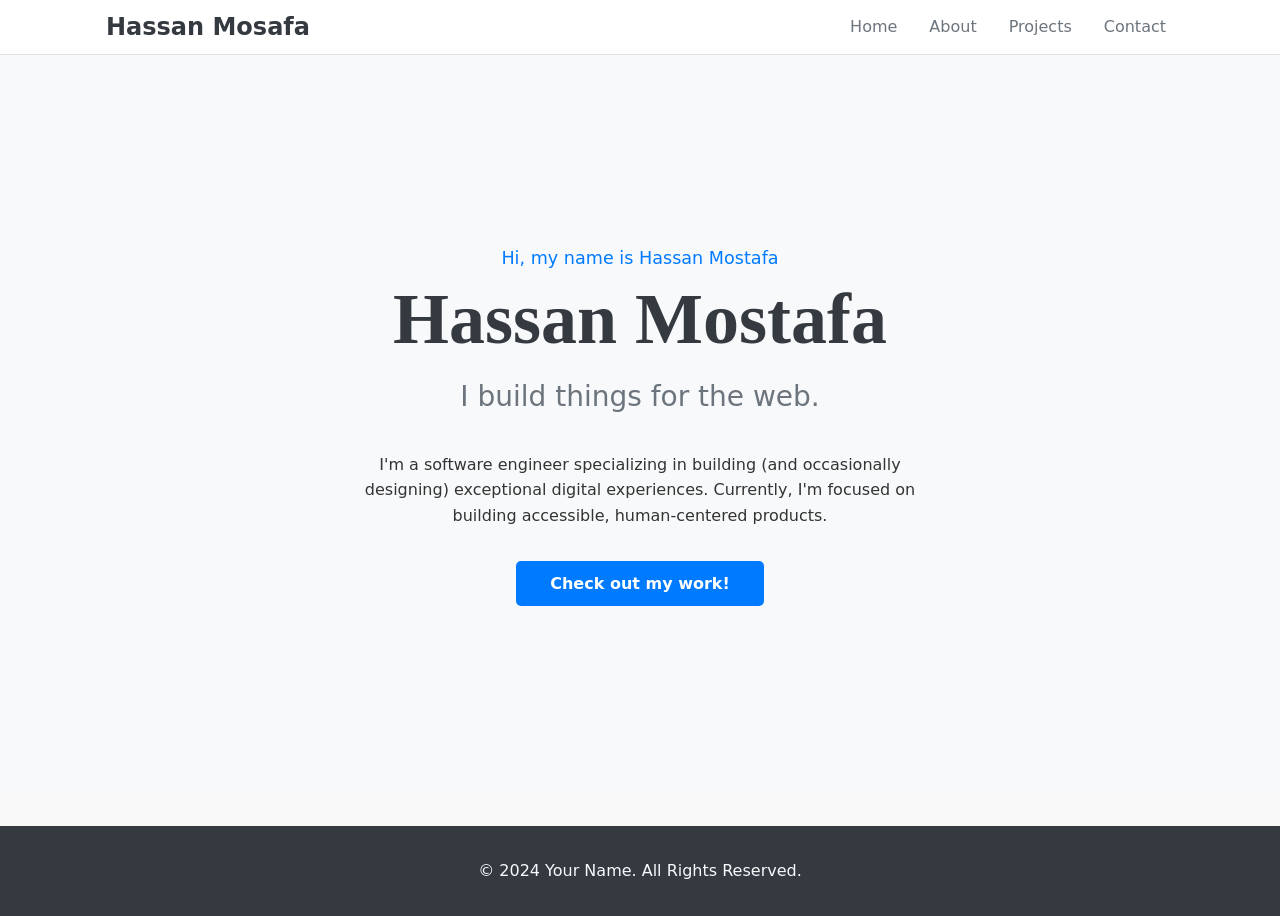
==== index.html @ 64ccc738 "Initial commit of portfolio website" ====
<!doctype html>
<html lang="en">
  <head>
    <meta charset="UTF-8" />
    <meta name="viewport" content="width=device-width, initial-scale=1.0" />

    <!-- Link to our CSS file -->
    <link rel="stylesheet" href="css/style.css" />
    <link rel="icon" type="image/png" href="icons8-about-me-48.png" />
    <title>Hassan - Web Developer</title>
  </head>
  <body>
    <!-- ======================= HEADER ======================= -->
    <!-- In index.html -->
    <!-- In index.html -->
    <header class="header">
      <div class="header__container container">
        <a href="index.html" class="header__logo">Hassan Mosafa</a>

        <!-- === ADD THIS BUTTON === -->
        <button class="nav-toggle" aria-label="toggle navigation">
          <span class="nav-toggle__hamburger"></span>
        </button>
        <!-- ======================= -->

        <nav class="nav">
          <ul class="nav__list">
            <li class="nav__item">
              <a href="index.html" class="nav__link">Home</a>
            </li>
            <li class="nav__item">
              <a href="about.html" class="nav__link">About</a>
            </li>
            <li class="nav__item">
              <a href="projects.html" class="nav__link">Projects</a>
            </li>
            <li class="nav__item">
              <a href="contact.html" class="nav__link">Contact</a>
            </li>
          </ul>
        </nav>
      </div>
    </header>

    <!-- ======================= MAIN CONTENT (Unique to each page) ======================= -->
    <!-- In index.html -->
    <main>
      <section class="hero">
        <div class="hero__container container">
          <div class="hero__content">
            <p class="hero__subtitle">Hi, my name is Hassan Mostafa</p>
            <h1 class="hero__title">Hassan Mostafa</h1>
            <h2 class="hero__description">I build things for the web.</h2>
            <p class="hero__text">
              I'm a software engineer specializing in building (and occasionally
              designing) exceptional digital experiences. Currently, I'm focused
              on building accessible, human-centered products.
            </p>
            <a href="projects.html" class="hero__button button"
              >Check out my work!</a
            >
          </div>
        </div>
      </section>
    </main>

    <!-- ======================= FOOTER ======================= -->
    <footer class="footer">
      <div class="footer__container container">
        <p>&copy; 2024 Your Name. All Rights Reserved.</p>
        <!-- We can add social media links here later -->
      </div>
    </footer>

    <script>
      const navToggle = document.querySelector(".nav-toggle");
      const nav = document.querySelector(".nav");

      navToggle.addEventListener("click", () => {
        document.body.classList.toggle("nav-open");
      });
    </script>
  </body>
</html>
---- css/style.css ----
/* ==========================================================================
   1. GLOBAL STYLES & CSS RESET
   ========================================================================== */

*,
*::before,
*::after {
  box-sizing: border-box;
  margin: 0;
  padding: 0;
}

html {
  font-size: 16px; /* Sets the base font size for rem units */
}

body {
  font-family:
    system-ui,
    -apple-system,
    sans-serif; /* A modern, system-based font stack */
  line-height: 1.6;
  background-color: #f9f9f9;
  color: #333;
}

img {
  max-width: 100%;
  display: block;
}

/* ==========================================================================
   2. DESIGN SYSTEM (CSS VARIABLES)
   ========================================================================== */

:root {
  --color-primary: #007bff;
  --color-primary-dark: #0056b3;
  --color-secondary: #6c757d;
  --color-background: #ffffff;
  --color-text: #343a40;
  --color-light-gray: #f8f9fa;
  --color-border: #dee2e6;

  --font-family-heading: Georgia, serif;

  --spacing-small: 0.5rem; /* 8px */
  --spacing-medium: 1rem; /* 16px */
  --spacing-large: 2rem; /* 32px */

  --border-radius-default: 5px;
  --box-shadow-default: 0 4px 8px rgba(0, 0, 0, 0.1);

  --container-width: 1100px;
}

/* ==========================================================================
   3. UTILITY & LAYOUT CLASSES
   ========================================================================== */
.container {
  max-width: var(--container-width);
  margin-left: auto;
  margin-right: auto;
  padding-left: var(--spacing-medium);
  padding-right: var(--spacing-medium);
}

/* ==========================================================================
   4. HEADER STYLES
   ========================================================================== */
.header {
  background-color: var(--color-background);
  border-bottom: 1px solid var(--color-border);
  padding-top: var(--spacing-small);
  padding-bottom: var(--spacing-small);
}

.header__container {
  display: flex;
  justify-content: space-between;
  align-items: center;
  position: relative;
}

.header__logo {
  font-size: 1.5rem;
  font-weight: bold;
  color: var(--color-text);
  text-decoration: none;
}

/* Navigation Styles */
.nav__list {
  display: flex;
  gap: var(--spacing-medium);
  list-style-type: none;
}

.nav__link {
  color: var(--color-secondary);
  text-decoration: none;
  padding: var(--spacing-small);
  transition: color 0.2s ease-in-out;
}

.nav__link:hover {
  color: var(--color-primary);
}

/* ==========================================================================
   5. FOOTER STYLES
   ========================================================================== */
.footer {
  background-color: var(--color-text);
  color: var(--color-light-gray);
  text-align: center;
  padding: var(--spacing-large) 0;
  margin-top: var(--spacing-large); /* Push footer down */
}

/* ==========================================================================
   6. MOBILE NAVIGATION STYLES
   ========================================================================== */

/* By default, the navigation is a hidden column */
.nav {
  position: fixed; /* Stays in place */
  top: 0;
  right: 0;
  width: 60%;
  height: 100vh; /* Takes full viewport height */
  background-color: rgba(
    52,
    58,
    64,
    0.95
  ); /* Semi-transparent dark background */
  backdrop-filter: blur(5px); /* Frosty glass effect */

  /* Hide it by default by moving it off-screen */
  transform: translateX(100%);
  transition: transform 0.3s ease-in-out;
}

.nav__list {
  flex-direction: column; /* Stack the links vertically */
  align-items: center;
  justify-content: center;
  height: 100%; /* Make the list take up the full height of the nav */
  gap: var(--spacing-large);
}

.nav__link {
  color: var(--color-light-gray);
  font-size: 1.25rem;
  font-weight: bold;
}

.nav__link:hover {
  color: var(--color-primary);
}

/* When the body has the 'nav-open' class, slide the nav into view */
.nav-open .nav {
  transform: translateX(0);
}

/* --- Hamburger Toggle Button --- */
.nav-toggle {
  display: block; /* Will be hidden on desktop */
  position: absolute; /* Relative to the header */
  /* top: 1rem; */
  right: 1rem;
  width: 2rem;
  height: 2rem;
  background: transparent;
  border: none;
  cursor: pointer;
  z-index: 1000; /* Ensure it's on top of other content */
}

.nav-toggle__hamburger,
.nav-toggle__hamburger::before,
.nav-toggle__hamburger::after {
  content: "";
  display: block;
  position: absolute;
  width: 100%;
  height: 3px;
  background-color: var(--color-text);
  border-radius: 2px;
  transition:
    transform 0.3s ease-in-out,
    opacity 0.3s ease-in-out;
}

.nav-toggle__hamburger::before {
  top: -8px;
}
.nav-toggle__hamburger::after {
  top: 8px;
}

/* Animate hamburger to an 'X' when nav is open */
.nav-open .nav-toggle__hamburger {
  transform: rotate(45deg);
}
.nav-open .nav-toggle__hamburger::before {
  transform: rotate(90deg) translate(-8px);
}
.nav-open .nav-toggle__hamburger::after {
  opacity: 0;
}

/* ==========================================================================
   7. DESKTOP NAVIGATION STYLES (Media Query)
   ========================================================================== */

@media (min-width: 800px) {
  /* On desktop, hide the hamburger toggle */
  .nav-toggle {
    display: none;
  }

  /* Revert the mobile nav styles back to the original desktop look */
  .nav {
    position: static;
    transform: none;
    width: auto;
    height: auto;
    background: none;
    backdrop-filter: none;
  }

  .nav__list {
    flex-direction: row;
    height: auto;
    gap: var(--spacing-medium);
  }

  .nav__link {
    color: var(--color-secondary);
    font-size: 1rem;
    font-weight: normal;
  }

  .nav__link:hover {
    color: var(--color-primary);
  }
}

/* ==========================================================================
   8. HERO SECTION STYLES
   ========================================================================== */
.hero {
  background-color: var(--color-light-gray);
  padding-top: var(--spacing-large);
  padding-bottom: var(--spacing-large);
}

.hero__container {
  display: flex;
  align-items: center;
  justify-content: center;
  min-height: 75vh; /* Make the hero section take up a good portion of the screen */
  text-align: center;
}

.hero__content {
  max-width: 700px; /* Prevent content from getting too wide */
}

.hero__subtitle {
  color: var(--color-primary);
  font-size: 1.1rem;
  margin-bottom: var(--spacing-small);
}

.hero__title {
  font-family: var(--font-family-heading);
  font-size: clamp(2.5rem, 8vw, 4.5rem); /* Fluid typography! */
  color: var(--color-text);
  line-height: 1.1;
  margin-bottom: var(--spacing-medium);
}

.hero__description {
  font-size: clamp(1.2rem, 4vw, 1.75rem);
  color: var(--color-secondary);
  margin-bottom: var(--spacing-large);
  font-weight: normal;
}

.hero__text {
  max-width: 600px;
  margin-left: auto;
  margin-right: auto;
  margin-bottom: var(--spacing-large);
}

/* ==========================================================================
   9. BUTTON STYLES (Reusable Component)
   ========================================================================== */
.button {
  display: inline-block; /* Allows padding and margin */
  padding: var(--spacing-small) var(--spacing-large);
  background-color: var(--color-primary);
  color: var(--color-background);
  text-decoration: none;
  font-weight: bold;
  border-radius: var(--border-radius-default);
  border: 2px solid transparent;
  transition: all 0.3s ease-in-out;
}

.button:hover {
  background-color: transparent;
  color: var(--color-primary);
  border-color: var(--color-primary);
  transform: translateY(-3px); /* Add a little "lift" effect */
  box-shadow: var(--box-shadow-default);
}

/* ==========================================================================
   10. ABOUT PAGE STYLES
   ========================================================================== */
.about {
  padding-top: var(--spacing-large);
  padding-bottom: var(--spacing-large);
}

.about__title {
  font-family: var(--font-family-heading);
  font-size: clamp(2rem, 6vw, 3rem);
  text-align: center;
  margin-bottom: var(--spacing-large);
}

/* --- Mobile-First Layout (Default is a single column stack) --- */
.about__grid {
  display: grid;
  gap: var(--spacing-large);
}

.about__content p {
  margin-bottom: var(--spacing-medium);
}

.about__skills-list {
  display: grid;
  grid-template-columns: repeat(2, 1fr); /* Two columns for the skills list */
  gap: var(--spacing-small);
  list-style-type: none;
  padding-left: 0;
  margin-top: var(--spacing-large);
}

.about__skill {
  position: relative;
  padding-left: 1.5rem; /* Make space for the custom bullet */
}

/* Custom bullet point using a pseudo-element */
.about__skill::before {
  content: "▹"; /* A right-pointing triangle */
  position: absolute;
  left: 0;
  color: var(--color-primary);
}

.about__image-wrapper {
  max-width: 400px; /* Constrain the image size */
  justify-self: center; /* Center the wrapper within the grid cell */
}

.about__image {
  border-radius: var(--border-radius-default);
  box-shadow: var(--box-shadow-default);
}

/* --- Desktop Layout (Media Query) --- */
@media (min-width: 800px) {
  .about__grid {
    /* On desktop, switch to a 2-column grid */
    grid-template-columns: 2fr 1fr; /* Content takes up 2/3, image takes up 1/3 */
    align-items: center; /* Vertically align the content and image */
  }

  .about__image-wrapper {
    max-width: 100%; /* Allow image to fill its grid column */
  }
}

/* ==========================================================================
   11. PROJECTS PAGE STYLES
   ========================================================================== */
.projects {
  padding-top: var(--spacing-large);
  padding-bottom: var(--spacing-large);
  background-color: var(--color-light-gray);
}

.projects__title,
.projects__subtitle {
  text-align: center;
}

.projects__title {
  font-family: var(--font-family-heading);
  font-size: clamp(2rem, 6vw, 3rem);
  margin-bottom: var(--spacing-small);
}

.projects__subtitle {
  font-size: 1.1rem;
  color: var(--color-secondary);
  margin-bottom: var(--spacing-large);
}

/* The responsive grid for the cards */
.projects__grid {
  display: grid;
  /* On mobile, one column. We use 'minmax' to ensure cards aren't too small */
  grid-template-columns: repeat(auto-fit, minmax(300px, 1fr));
  gap: var(--spacing-large);
}

/* ==========================================================================
   12. CARD COMPONENT STYLES (Reusable)
   ========================================================================== */
.card {
  background-color: var(--color-background);
  border-radius: var(--border-radius-default);
  box-shadow: var(--box-shadow-default);
  overflow: hidden; /* Ensures the image corners are rounded */
  display: flex;
  flex-direction: column; /* Stacks the content vertically */
  transition:
    transform 0.3s ease,
    box-shadow 0.3s ease;
}

.card:hover {
  transform: translateY(-5px);
  box-shadow: 0 8px 16px rgba(0, 0, 0, 0.15);
}

.card__image-container {
  height: 200px; /* Give the image a fixed height */
  overflow: hidden;
}

.card__image-container img {
  width: 100%;
  height: 100%;
  object-fit: cover; /* This is key: it scales the image to cover the container without distortion */
}

.card__content {
  padding: var(--spacing-medium);
  /* Make the content area grow to fill available space */
  flex-grow: 1;
  display: flex;
  flex-direction: column;
}

.card__title {
  font-family: var(--font-family-heading);
  margin-bottom: var(--spacing-small);
}

.card__description {
  color: var(--color-secondary);
  margin-bottom: var(--spacing-medium);
  flex-grow: 1; /* Pushes the tags and links to the bottom */
}

.card__tags {
  display: flex;
  flex-wrap: wrap;
  gap: var(--spacing-small);
  margin-bottom: var(--spacing-medium);
}

.card__tag {
  background-color: var(--color-light-gray);
  color: var(--color-secondary);
  font-size: 0.8rem;
  padding: 0.25rem 0.5rem;
  border-radius: 3px;
}

.card__links {
  display: flex;
  justify-content: flex-end; /* Align links to the right */
  gap: var(--spacing-medium);
  margin-top: auto; /* Pushes itself to the bottom of the flex container */
}

.card__link--secondary {
  color: var(--color-secondary);
  text-decoration: none;
  font-weight: bold;
}

.card__link--secondary:hover {
  color: var(--color-primary);
}

/* ==========================================================================
   13. CONTACT PAGE STYLES
   ========================================================================== */
.contact {
  padding-top: var(--spacing-large);
  padding-bottom: var(--spacing-large);
}

.contact__title {
  font-family: var(--font-family-heading);
  font-size: clamp(2rem, 6vw, 3rem);
  text-align: center;
  margin-bottom: var(--spacing-large);
}

.contact__grid {
  display: grid;
  gap: var(--spacing-large);
}

.contact__heading {
  font-family: var(--font-family-heading);
  margin-bottom: var(--spacing-medium);
}

.contact__text {
  margin-bottom: var(--spacing-medium);
}

.contact__text a {
  color: var(--color-primary);
  font-weight: bold;
  text-decoration: none;
}

.contact__text a:hover {
  text-decoration: underline;
}

/* --- Desktop Layout for Contact Grid --- */
@media (min-width: 800px) {
  .contact__grid {
    grid-template-columns: 1fr 1fr; /* Two equal columns */
    align-items: start; /* Align items to the top */
  }
}

/* ==========================================================================
   14. FORM COMPONENT STYLES (Reusable)
   ========================================================================== */
.form__group {
  margin-bottom: var(--spacing-medium);
}

.form__label {
  display: block;
  margin-bottom: var(--spacing-small);
  font-weight: bold;
}

.form__input {
  display: block;
  width: 100%;
  padding: var(--spacing-small) var(--spacing-medium);
  border: 1px solid var(--color-border);
  border-radius: var(--border-radius-default);
  font-size: 1rem;
  transition:
    border-color 0.2s,
    box-shadow 0.2s;
}

/* Accessibility: Custom focus style */
.form__input:focus {
  outline: none;
  border-color: var(--color-primary);
  box-shadow: 0 0 0 3px hsla(var(--bs-primary-rgb), 0.25); /* bs-primary-rgb is just an example, replace with your primary color's RGB values */
  /* A simpler alternative: */
  /* box-shadow: 0 0 5px rgba(0, 123, 255, 0.5); */
}

/* Make sure textarea is not resizable horizontally */
.form__input[rows] {
  resize: vertical;
  min-height: 120px;
}

.form__button {
  width: 100%;
  margin-top: var(--spacing-medium);
}
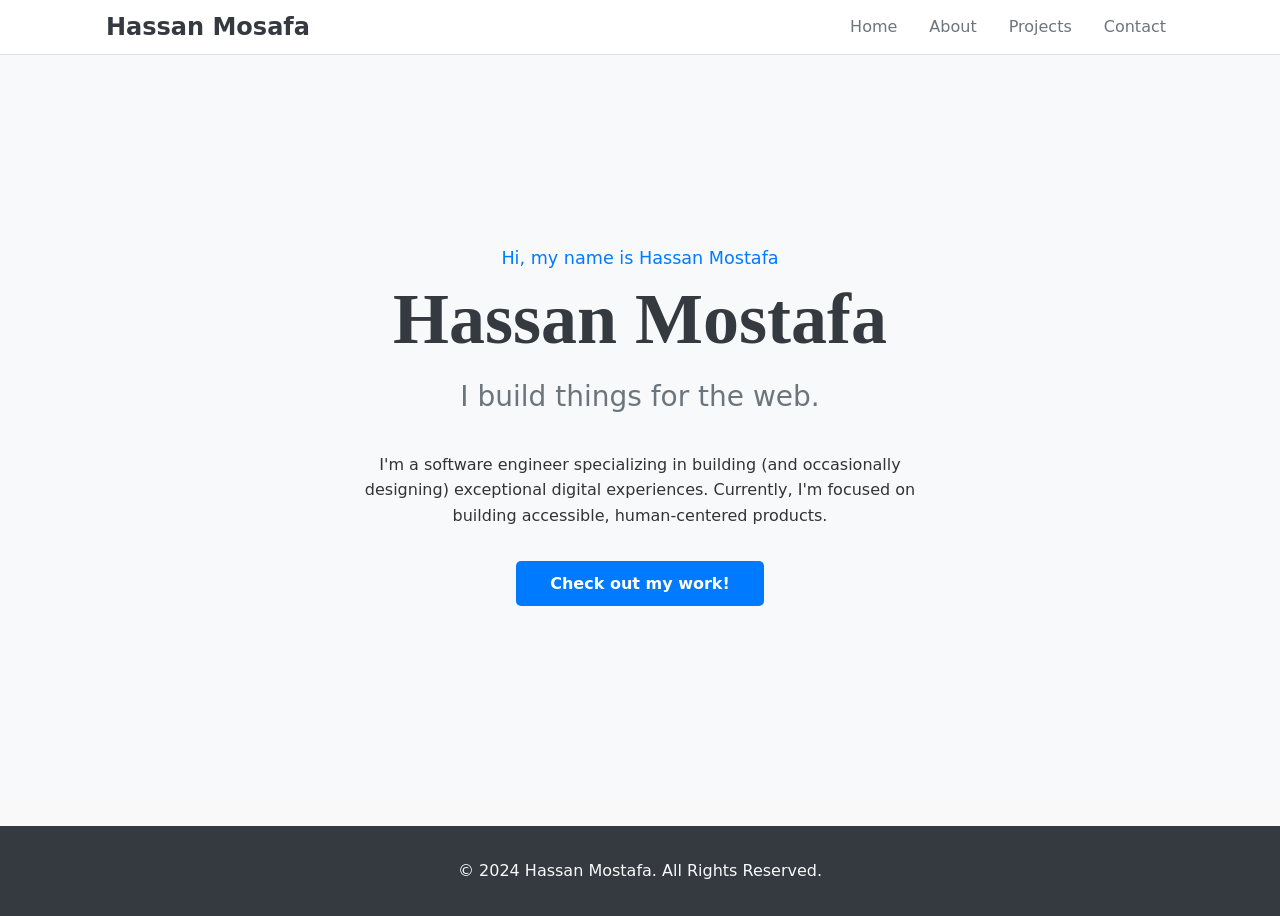
==== commit 77df383c: "Made updates to the website" ====
--- a/index.html
+++ b/index.html
@@ -67,7 +67,7 @@
     <!-- ======================= FOOTER ======================= -->
     <footer class="footer">
       <div class="footer__container container">
-        <p>&copy; 2024 Your Name. All Rights Reserved.</p>
+        <p>&copy; 2024 Hassan Mostafa. All Rights Reserved.</p>
         <!-- We can add social media links here later -->
       </div>
     </footer>
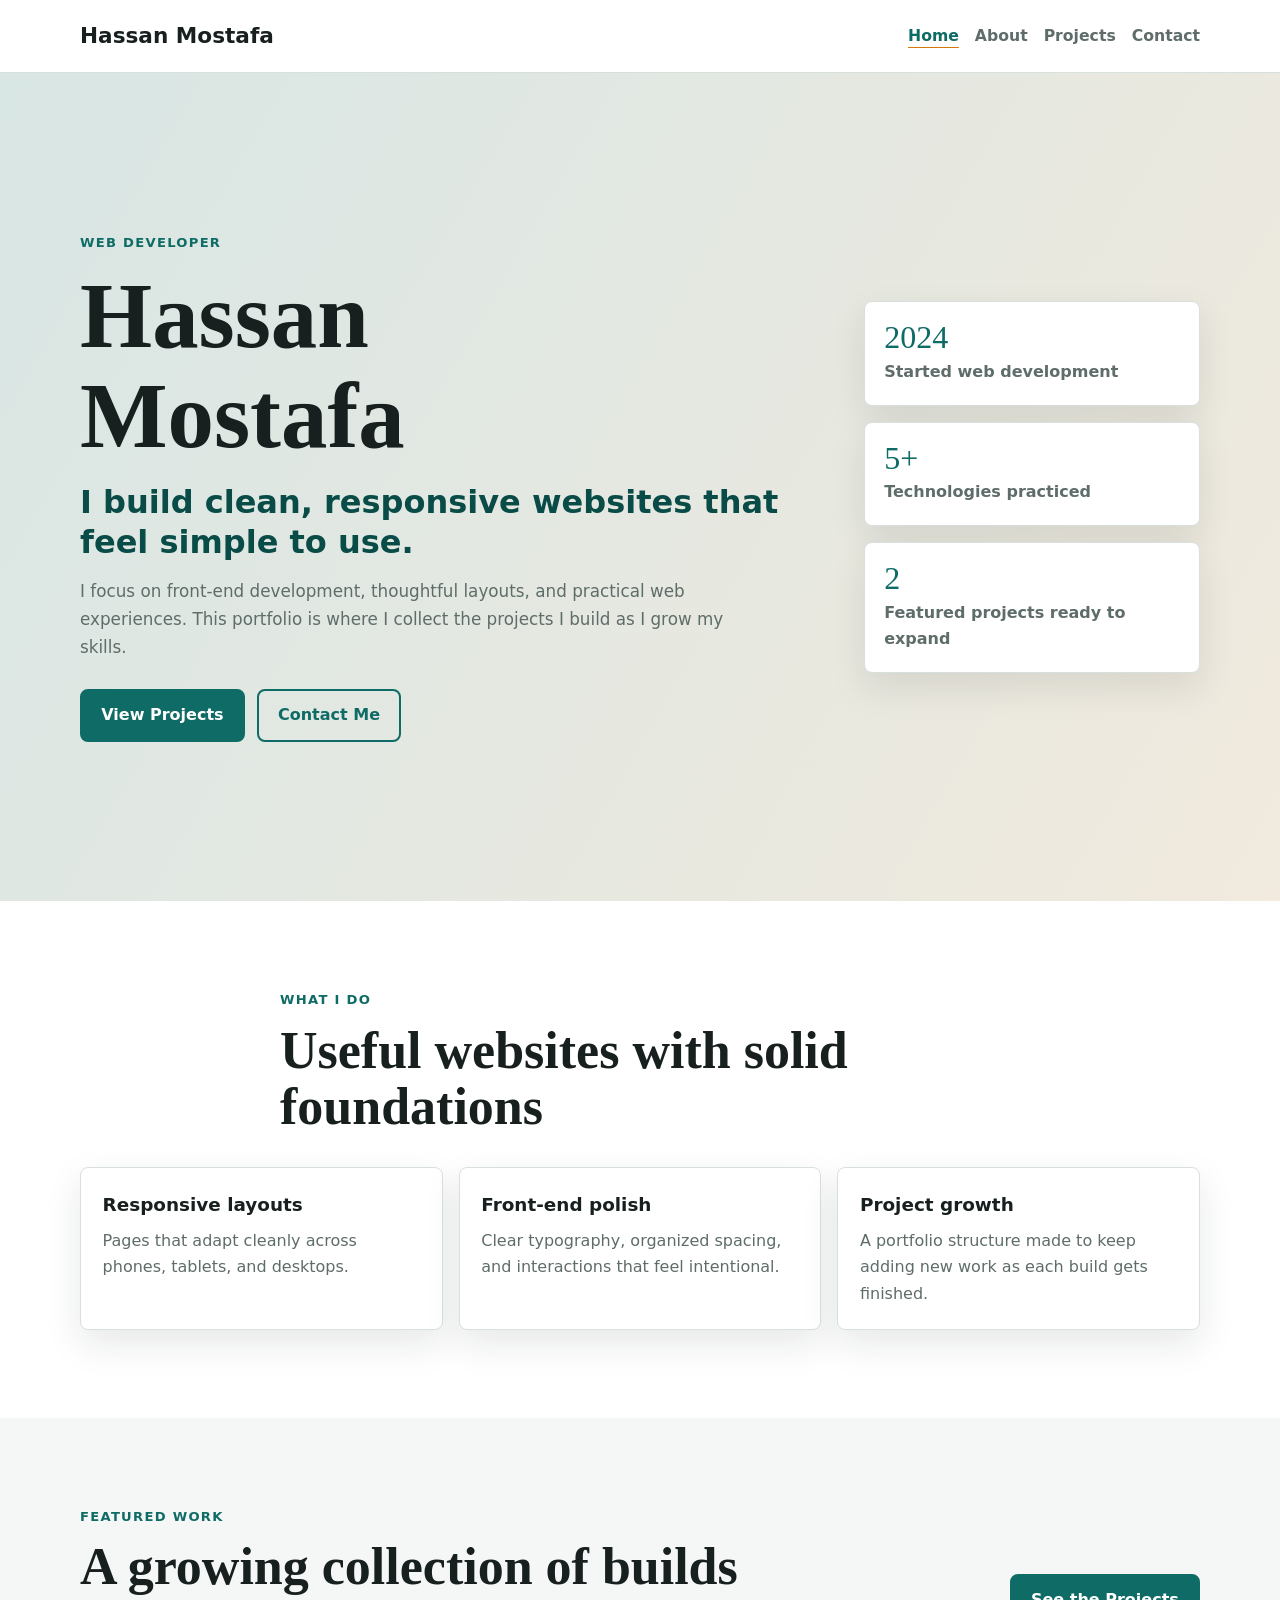
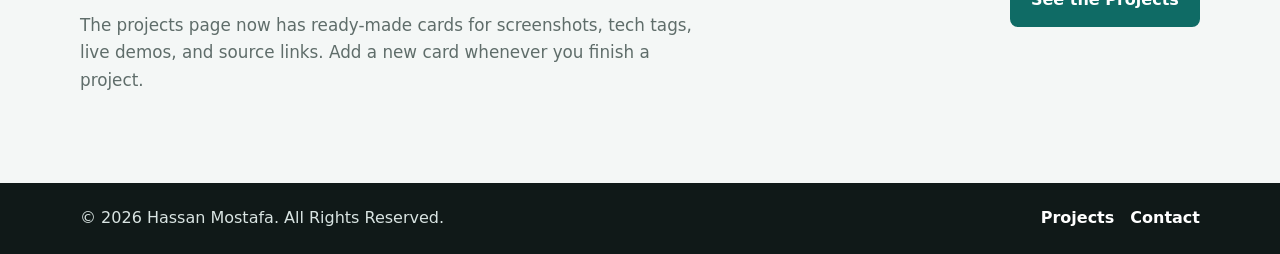
==== commit 73c97cca: "Enhance portfolio site" ====
--- a/index.html
+++ b/index.html
@@ -3,82 +3,128 @@
   <head>
     <meta charset="UTF-8" />
     <meta name="viewport" content="width=device-width, initial-scale=1.0" />
-
-    <!-- Link to our CSS file -->
+    <meta
+      name="description"
+      content="Portfolio of Hassan Mostafa, a web developer building responsive, accessible websites and web apps."
+    />
     <link rel="stylesheet" href="css/style.css" />
     <link rel="icon" type="image/png" href="icons8-about-me-48.png" />
-    <title>Hassan - Web Developer</title>
+    <title>Hassan Mostafa - Web Developer</title>
   </head>
   <body>
-    <!-- ======================= HEADER ======================= -->
-    <!-- In index.html -->
-    <!-- In index.html -->
     <header class="header">
       <div class="header__container container">
-        <a href="index.html" class="header__logo">Hassan Mosafa</a>
-
-        <!-- === ADD THIS BUTTON === -->
-        <button class="nav-toggle" aria-label="toggle navigation">
+        <a href="index.html" class="header__logo">Hassan Mostafa</a>
+        <button
+          class="nav-toggle"
+          type="button"
+          aria-label="Open navigation"
+          aria-expanded="false"
+        >
           <span class="nav-toggle__hamburger"></span>
         </button>
-        <!-- ======================= -->
-
-        <nav class="nav">
+        <nav class="nav" aria-label="Main navigation">
           <ul class="nav__list">
-            <li class="nav__item">
-              <a href="index.html" class="nav__link">Home</a>
-            </li>
-            <li class="nav__item">
-              <a href="about.html" class="nav__link">About</a>
-            </li>
-            <li class="nav__item">
-              <a href="projects.html" class="nav__link">Projects</a>
-            </li>
-            <li class="nav__item">
-              <a href="contact.html" class="nav__link">Contact</a>
-            </li>
+            <li><a href="index.html" class="nav__link nav__link--active">Home</a></li>
+            <li><a href="about.html" class="nav__link">About</a></li>
+            <li><a href="projects.html" class="nav__link">Projects</a></li>
+            <li><a href="contact.html" class="nav__link">Contact</a></li>
           </ul>
         </nav>
       </div>
     </header>
 
-    <!-- ======================= MAIN CONTENT (Unique to each page) ======================= -->
-    <!-- In index.html -->
     <main>
       <section class="hero">
         <div class="hero__container container">
           <div class="hero__content">
-            <p class="hero__subtitle">Hi, my name is Hassan Mostafa</p>
+            <p class="eyebrow">Web Developer</p>
             <h1 class="hero__title">Hassan Mostafa</h1>
-            <h2 class="hero__description">I build things for the web.</h2>
+            <h2 class="hero__description">
+              I build clean, responsive websites that feel simple to use.
+            </h2>
             <p class="hero__text">
-              I'm a software engineer specializing in building (and occasionally
-              designing) exceptional digital experiences. Currently, I'm focused
-              on building accessible, human-centered products.
+              I focus on front-end development, thoughtful layouts, and practical
+              web experiences. This portfolio is where I collect the projects I
+              build as I grow my skills.
             </p>
-            <a href="projects.html" class="hero__button button"
-              >Check out my work!</a
-            >
+            <div class="hero__actions">
+              <a href="projects.html" class="button">View Projects</a>
+              <a href="contact.html" class="button button--secondary">Contact Me</a>
+            </div>
           </div>
+          <div class="hero__panel" aria-label="Portfolio highlights">
+            <div class="stat">
+              <span class="stat__number">2024</span>
+              <span class="stat__label">Started web development</span>
+            </div>
+            <div class="stat">
+              <span class="stat__number">5+</span>
+              <span class="stat__label">Technologies practiced</span>
+            </div>
+            <div class="stat">
+              <span class="stat__number">2</span>
+              <span class="stat__label">Featured projects ready to expand</span>
+            </div>
+          </div>
+        </div>
+      </section>
+
+      <section class="section">
+        <div class="container section__header">
+          <p class="eyebrow">What I Do</p>
+          <h2 class="section__title">Useful websites with solid foundations</h2>
+        </div>
+        <div class="container feature-grid">
+          <article class="feature">
+            <h3>Responsive layouts</h3>
+            <p>
+              Pages that adapt cleanly across phones, tablets, and desktops.
+            </p>
+          </article>
+          <article class="feature">
+            <h3>Front-end polish</h3>
+            <p>
+              Clear typography, organized spacing, and interactions that feel
+              intentional.
+            </p>
+          </article>
+          <article class="feature">
+            <h3>Project growth</h3>
+            <p>
+              A portfolio structure made to keep adding new work as each build
+              gets finished.
+            </p>
+          </article>
+        </div>
+      </section>
+
+      <section class="section section--accent">
+        <div class="container split">
+          <div>
+            <p class="eyebrow">Featured Work</p>
+            <h2 class="section__title">A growing collection of builds</h2>
+            <p class="section__text">
+              The projects page now has ready-made cards for screenshots, tech
+              tags, live demos, and source links. Add a new card whenever you
+              finish a project.
+            </p>
+          </div>
+          <a href="projects.html" class="button">See the Projects</a>
         </div>
       </section>
     </main>
 
-    <!-- ======================= FOOTER ======================= -->
     <footer class="footer">
       <div class="footer__container container">
-        <p>&copy; 2024 Hassan Mostafa. All Rights Reserved.</p>
-        <!-- We can add social media links here later -->
+        <p>&copy; 2026 Hassan Mostafa. All Rights Reserved.</p>
+        <div class="footer__links">
+          <a href="projects.html">Projects</a>
+          <a href="contact.html">Contact</a>
+        </div>
       </div>
     </footer>
 
-    <script>
-      const navToggle = document.querySelector(".nav-toggle");
-      const nav = document.querySelector(".nav");
-
-      navToggle.addEventListener("click", () => {
-        document.body.classList.toggle("nav-open");
-      });
-    </script>
+    <script src="js/main.js"></script>
   </body>
 </html>
--- a/css/style.css
+++ b/css/style.css
@@ -1,7 +1,3 @@
-/* ==========================================================================
-   1. GLOBAL STYLES & CSS RESET
-   ========================================================================== */
-
 *,
 *::before,
 *::after {
@@ -10,535 +6,533 @@
   padding: 0;
 }
 
+:root {
+  --color-primary: #0f6b65;
+  --color-primary-dark: #094b47;
+  --color-accent: #d97706;
+  --color-background: #ffffff;
+  --color-surface: #f4f7f6;
+  --color-surface-strong: #e7efed;
+  --color-text: #17201f;
+  --color-muted: #5f6d6a;
+  --color-border: #d8e0de;
+  --color-dark: #101918;
+
+  --font-heading: Georgia, "Times New Roman", serif;
+  --font-body: system-ui, -apple-system, BlinkMacSystemFont, "Segoe UI", sans-serif;
+
+  --shadow-soft: 0 14px 36px rgba(23, 32, 31, 0.1);
+  --radius: 8px;
+  --container-width: 1120px;
+  --section-space: clamp(3rem, 7vw, 5.5rem);
+}
+
 html {
-  font-size: 16px; /* Sets the base font size for rem units */
+  scroll-behavior: smooth;
 }
 
 body {
-  font-family:
-    system-ui,
-    -apple-system,
-    sans-serif; /* A modern, system-based font stack */
-  line-height: 1.6;
-  background-color: #f9f9f9;
-  color: #333;
+  min-height: 100vh;
+  font-family: var(--font-body);
+  line-height: 1.65;
+  background: var(--color-background);
+  color: var(--color-text);
+}
+
+body.nav-open {
+  overflow: hidden;
 }
 
 img {
+  display: block;
   max-width: 100%;
-  display: block;
-}
-
-/* ==========================================================================
-   2. DESIGN SYSTEM (CSS VARIABLES)
-   ========================================================================== */
-
-:root {
-  --color-primary: #007bff;
-  --color-primary-dark: #0056b3;
-  --color-secondary: #6c757d;
-  --color-background: #ffffff;
-  --color-text: #343a40;
-  --color-light-gray: #f8f9fa;
-  --color-border: #dee2e6;
-
-  --font-family-heading: Georgia, serif;
-
-  --spacing-small: 0.5rem; /* 8px */
-  --spacing-medium: 1rem; /* 16px */
-  --spacing-large: 2rem; /* 32px */
-
-  --border-radius-default: 5px;
-  --box-shadow-default: 0 4px 8px rgba(0, 0, 0, 0.1);
-
-  --container-width: 1100px;
-}
-
-/* ==========================================================================
-   3. UTILITY & LAYOUT CLASSES
-   ========================================================================== */
+}
+
+a {
+  color: inherit;
+}
+
 .container {
-  max-width: var(--container-width);
-  margin-left: auto;
-  margin-right: auto;
-  padding-left: var(--spacing-medium);
-  padding-right: var(--spacing-medium);
-}
-
-/* ==========================================================================
-   4. HEADER STYLES
-   ========================================================================== */
+  width: min(100% - 2rem, var(--container-width));
+  margin-inline: auto;
+}
+
 .header {
-  background-color: var(--color-background);
+  position: sticky;
+  top: 0;
+  z-index: 20;
+  background: rgba(255, 255, 255, 0.94);
   border-bottom: 1px solid var(--color-border);
-  padding-top: var(--spacing-small);
-  padding-bottom: var(--spacing-small);
+  backdrop-filter: blur(12px);
 }
 
 .header__container {
-  display: flex;
+  min-height: 72px;
+  display: flex;
+  align-items: center;
   justify-content: space-between;
-  align-items: center;
-  position: relative;
+  gap: 1rem;
 }
 
 .header__logo {
-  font-size: 1.5rem;
-  font-weight: bold;
+  font-weight: 800;
+  font-size: clamp(1.05rem, 4vw, 1.35rem);
   color: var(--color-text);
   text-decoration: none;
 }
 
-/* Navigation Styles */
-.nav__list {
-  display: flex;
-  gap: var(--spacing-medium);
-  list-style-type: none;
-}
-
-.nav__link {
-  color: var(--color-secondary);
-  text-decoration: none;
-  padding: var(--spacing-small);
-  transition: color 0.2s ease-in-out;
-}
-
-.nav__link:hover {
-  color: var(--color-primary);
-}
-
-/* ==========================================================================
-   5. FOOTER STYLES
-   ========================================================================== */
-.footer {
-  background-color: var(--color-text);
-  color: var(--color-light-gray);
-  text-align: center;
-  padding: var(--spacing-large) 0;
-  margin-top: var(--spacing-large); /* Push footer down */
-}
-
-/* ==========================================================================
-   6. MOBILE NAVIGATION STYLES
-   ========================================================================== */
-
-/* By default, the navigation is a hidden column */
-.nav {
-  position: fixed; /* Stays in place */
-  top: 0;
-  right: 0;
-  width: 60%;
-  height: 100vh; /* Takes full viewport height */
-  background-color: rgba(
-    52,
-    58,
-    64,
-    0.95
-  ); /* Semi-transparent dark background */
-  backdrop-filter: blur(5px); /* Frosty glass effect */
-
-  /* Hide it by default by moving it off-screen */
-  transform: translateX(100%);
-  transition: transform 0.3s ease-in-out;
-}
-
-.nav__list {
-  flex-direction: column; /* Stack the links vertically */
-  align-items: center;
-  justify-content: center;
-  height: 100%; /* Make the list take up the full height of the nav */
-  gap: var(--spacing-large);
-}
-
-.nav__link {
-  color: var(--color-light-gray);
-  font-size: 1.25rem;
-  font-weight: bold;
-}
-
-.nav__link:hover {
-  color: var(--color-primary);
-}
-
-/* When the body has the 'nav-open' class, slide the nav into view */
-.nav-open .nav {
-  transform: translateX(0);
-}
-
-/* --- Hamburger Toggle Button --- */
 .nav-toggle {
-  display: block; /* Will be hidden on desktop */
-  position: absolute; /* Relative to the header */
-  /* top: 1rem; */
-  right: 1rem;
-  width: 2rem;
-  height: 2rem;
-  background: transparent;
-  border: none;
+  width: 44px;
+  height: 44px;
+  display: grid;
+  place-items: center;
+  background: var(--color-surface);
+  border: 1px solid var(--color-border);
+  border-radius: var(--radius);
   cursor: pointer;
-  z-index: 1000; /* Ensure it's on top of other content */
+  position: relative;
+  z-index: 30;
 }
 
 .nav-toggle__hamburger,
 .nav-toggle__hamburger::before,
 .nav-toggle__hamburger::after {
+  width: 22px;
+  height: 2px;
+  display: block;
+  background: var(--color-text);
+  border-radius: 999px;
   content: "";
-  display: block;
+  transition: transform 0.25s ease, opacity 0.25s ease;
+}
+
+.nav-toggle__hamburger {
+  position: relative;
+}
+
+.nav-toggle__hamburger::before,
+.nav-toggle__hamburger::after {
   position: absolute;
-  width: 100%;
-  height: 3px;
-  background-color: var(--color-text);
-  border-radius: 2px;
-  transition:
-    transform 0.3s ease-in-out,
-    opacity 0.3s ease-in-out;
+  left: 0;
 }
 
 .nav-toggle__hamburger::before {
-  top: -8px;
-}
+  top: -7px;
+}
+
 .nav-toggle__hamburger::after {
-  top: 8px;
-}
-
-/* Animate hamburger to an 'X' when nav is open */
+  top: 7px;
+}
+
 .nav-open .nav-toggle__hamburger {
   transform: rotate(45deg);
 }
+
 .nav-open .nav-toggle__hamburger::before {
-  transform: rotate(90deg) translate(-8px);
-}
+  transform: rotate(90deg) translate(7px);
+}
+
 .nav-open .nav-toggle__hamburger::after {
   opacity: 0;
 }
 
-/* ==========================================================================
-   7. DESKTOP NAVIGATION STYLES (Media Query)
-   ========================================================================== */
-
-@media (min-width: 800px) {
-  /* On desktop, hide the hamburger toggle */
-  .nav-toggle {
-    display: none;
-  }
-
-  /* Revert the mobile nav styles back to the original desktop look */
-  .nav {
-    position: static;
-    transform: none;
-    width: auto;
-    height: auto;
-    background: none;
-    backdrop-filter: none;
-  }
-
-  .nav__list {
-    flex-direction: row;
-    height: auto;
-    gap: var(--spacing-medium);
-  }
-
-  .nav__link {
-    color: var(--color-secondary);
-    font-size: 1rem;
-    font-weight: normal;
-  }
-
-  .nav__link:hover {
-    color: var(--color-primary);
-  }
-}
-
-/* ==========================================================================
-   8. HERO SECTION STYLES
-   ========================================================================== */
+.nav {
+  position: fixed;
+  inset: 0 0 0 auto;
+  width: min(82vw, 360px);
+  min-height: 100vh;
+  padding: 6rem 2rem 2rem;
+  background: var(--color-dark);
+  color: #fff;
+  transform: translateX(100%);
+  transition: transform 0.25s ease;
+  box-shadow: -18px 0 40px rgba(0, 0, 0, 0.22);
+}
+
+.nav-open .nav {
+  transform: translateX(0);
+}
+
+.nav__list {
+  display: flex;
+  flex-direction: column;
+  gap: 0.65rem;
+  list-style: none;
+}
+
+.nav__link {
+  display: block;
+  padding: 0.75rem 0;
+  color: #d9e4e2;
+  text-decoration: none;
+  font-weight: 700;
+}
+
+.nav__link:hover,
+.nav__link--active {
+  color: #ffffff;
+}
+
+.nav__link--active {
+  text-decoration: underline;
+  text-decoration-color: var(--color-accent);
+  text-underline-offset: 0.35rem;
+}
+
 .hero {
-  background-color: var(--color-light-gray);
-  padding-top: var(--spacing-large);
-  padding-bottom: var(--spacing-large);
+  background:
+    linear-gradient(120deg, rgba(15, 107, 101, 0.12), rgba(217, 119, 6, 0.1)),
+    var(--color-surface);
 }
 
 .hero__container {
-  display: flex;
+  min-height: calc(100vh - 72px);
+  display: grid;
+  align-items: center;
+  gap: clamp(2rem, 6vw, 4rem);
+  padding-block: var(--section-space);
+}
+
+.hero__content {
+  max-width: 720px;
+}
+
+.eyebrow {
+  margin-bottom: 0.75rem;
+  color: var(--color-primary);
+  font-size: 0.82rem;
+  font-weight: 800;
+  letter-spacing: 0.08rem;
+  text-transform: uppercase;
+}
+
+.hero__title,
+.page-hero__title,
+.section__title {
+  font-family: var(--font-heading);
+  line-height: 1.08;
+  color: var(--color-text);
+}
+
+.hero__title {
+  max-width: 10ch;
+  margin-bottom: 1rem;
+  font-size: clamp(3rem, 10vw, 5.8rem);
+}
+
+.hero__description {
+  max-width: 760px;
+  margin-bottom: 1rem;
+  color: var(--color-primary-dark);
+  font-size: clamp(1.3rem, 3vw, 2rem);
+  line-height: 1.25;
+}
+
+.hero__text,
+.section__text,
+.page-hero__text,
+.contact__text,
+.about__content p,
+.feature p,
+.card__description {
+  color: var(--color-muted);
+}
+
+.hero__text {
+  max-width: 650px;
+  margin-bottom: 1.75rem;
+  font-size: 1.05rem;
+}
+
+.hero__actions,
+.card__links {
+  display: flex;
+  flex-wrap: wrap;
+  gap: 0.75rem;
+  align-items: center;
+}
+
+.hero__panel {
+  display: grid;
+  gap: 1rem;
+}
+
+.stat,
+.feature,
+.card,
+.form {
+  background: var(--color-background);
+  border: 1px solid var(--color-border);
+  border-radius: var(--radius);
+  box-shadow: var(--shadow-soft);
+}
+
+.stat {
+  padding: 1.2rem;
+}
+
+.stat__number {
+  display: block;
+  color: var(--color-primary);
+  font-family: var(--font-heading);
+  font-size: 2rem;
+  line-height: 1;
+}
+
+.stat__label {
+  display: block;
+  margin-top: 0.35rem;
+  color: var(--color-muted);
+  font-weight: 650;
+}
+
+.button {
+  display: inline-flex;
   align-items: center;
   justify-content: center;
-  min-height: 75vh; /* Make the hero section take up a good portion of the screen */
-  text-align: center;
-}
-
-.hero__content {
-  max-width: 700px; /* Prevent content from getting too wide */
-}
-
-.hero__subtitle {
+  min-height: 44px;
+  padding: 0.7rem 1.2rem;
+  background: var(--color-primary);
+  color: #fff;
+  border: 2px solid var(--color-primary);
+  border-radius: var(--radius);
+  font-weight: 800;
+  text-decoration: none;
+  cursor: pointer;
+  transition: background 0.2s ease, color 0.2s ease, transform 0.2s ease;
+}
+
+.button:hover {
+  background: var(--color-primary-dark);
+  border-color: var(--color-primary-dark);
+  transform: translateY(-2px);
+}
+
+.button--secondary {
+  background: transparent;
   color: var(--color-primary);
-  font-size: 1.1rem;
-  margin-bottom: var(--spacing-small);
-}
-
-.hero__title {
-  font-family: var(--font-family-heading);
-  font-size: clamp(2.5rem, 8vw, 4.5rem); /* Fluid typography! */
-  color: var(--color-text);
-  line-height: 1.1;
-  margin-bottom: var(--spacing-medium);
-}
-
-.hero__description {
-  font-size: clamp(1.2rem, 4vw, 1.75rem);
-  color: var(--color-secondary);
-  margin-bottom: var(--spacing-large);
-  font-weight: normal;
-}
-
-.hero__text {
-  max-width: 600px;
-  margin-left: auto;
-  margin-right: auto;
-  margin-bottom: var(--spacing-large);
-}
-
-/* ==========================================================================
-   9. BUTTON STYLES (Reusable Component)
-   ========================================================================== */
-.button {
-  display: inline-block; /* Allows padding and margin */
-  padding: var(--spacing-small) var(--spacing-large);
-  background-color: var(--color-primary);
-  color: var(--color-background);
-  text-decoration: none;
-  font-weight: bold;
-  border-radius: var(--border-radius-default);
-  border: 2px solid transparent;
-  transition: all 0.3s ease-in-out;
-}
-
-.button:hover {
-  background-color: transparent;
-  color: var(--color-primary);
-  border-color: var(--color-primary);
-  transform: translateY(-3px); /* Add a little "lift" effect */
-  box-shadow: var(--box-shadow-default);
-}
-
-/* ==========================================================================
-   10. ABOUT PAGE STYLES
-   ========================================================================== */
-.about {
-  padding-top: var(--spacing-large);
-  padding-bottom: var(--spacing-large);
-}
-
-.about__title {
-  font-family: var(--font-family-heading);
-  font-size: clamp(2rem, 6vw, 3rem);
-  text-align: center;
-  margin-bottom: var(--spacing-large);
-}
-
-/* --- Mobile-First Layout (Default is a single column stack) --- */
-.about__grid {
-  display: grid;
-  gap: var(--spacing-large);
-}
-
-.about__content p {
-  margin-bottom: var(--spacing-medium);
-}
-
-.about__skills-list {
-  display: grid;
-  grid-template-columns: repeat(2, 1fr); /* Two columns for the skills list */
-  gap: var(--spacing-small);
-  list-style-type: none;
-  padding-left: 0;
-  margin-top: var(--spacing-large);
-}
-
-.about__skill {
-  position: relative;
-  padding-left: 1.5rem; /* Make space for the custom bullet */
-}
-
-/* Custom bullet point using a pseudo-element */
-.about__skill::before {
-  content: "▹"; /* A right-pointing triangle */
-  position: absolute;
-  left: 0;
-  color: var(--color-primary);
+}
+
+.button--secondary:hover {
+  color: #fff;
+}
+
+.button--disabled {
+  background: var(--color-surface-strong);
+  border-color: var(--color-border);
+  color: var(--color-muted);
+  cursor: default;
+}
+
+.button--disabled:hover {
+  background: var(--color-surface-strong);
+  border-color: var(--color-border);
+  color: var(--color-muted);
+  transform: none;
+}
+
+.section {
+  padding-block: var(--section-space);
+}
+
+.section--accent {
+  background: var(--color-surface);
+}
+
+.section__header {
+  max-width: 720px;
+  margin-bottom: 2rem;
+}
+
+.section__title {
+  font-size: clamp(2rem, 5vw, 3.25rem);
+}
+
+.section__text {
+  max-width: 620px;
+  margin-top: 1rem;
+  font-size: 1.05rem;
+}
+
+.feature-grid {
+  display: grid;
+  grid-template-columns: repeat(auto-fit, minmax(220px, 1fr));
+  gap: 1rem;
+}
+
+.feature {
+  padding: 1.35rem;
+}
+
+.feature h3 {
+  margin-bottom: 0.5rem;
+  font-size: 1.15rem;
+}
+
+.split {
+  display: grid;
+  gap: 1.5rem;
+  align-items: center;
+}
+
+.page-hero {
+  padding-block: clamp(3rem, 8vw, 5rem);
+  background: var(--color-surface);
+  border-bottom: 1px solid var(--color-border);
+}
+
+.page-hero__title {
+  max-width: 800px;
+  margin-bottom: 1rem;
+  font-size: clamp(2.4rem, 7vw, 4.4rem);
+}
+
+.page-hero__text {
+  max-width: 720px;
+  font-size: 1.08rem;
+}
+
+.about__grid,
+.contact__grid {
+  display: grid;
+  gap: clamp(2rem, 5vw, 3.5rem);
+}
+
+.about__content p + p {
+  margin-top: 1rem;
 }
 
 .about__image-wrapper {
-  max-width: 400px; /* Constrain the image size */
-  justify-self: center; /* Center the wrapper within the grid cell */
+  max-width: 420px;
 }
 
 .about__image {
-  border-radius: var(--border-radius-default);
-  box-shadow: var(--box-shadow-default);
-}
-
-/* --- Desktop Layout (Media Query) --- */
-@media (min-width: 800px) {
-  .about__grid {
-    /* On desktop, switch to a 2-column grid */
-    grid-template-columns: 2fr 1fr; /* Content takes up 2/3, image takes up 1/3 */
-    align-items: center; /* Vertically align the content and image */
-  }
-
-  .about__image-wrapper {
-    max-width: 100%; /* Allow image to fill its grid column */
-  }
-}
-
-/* ==========================================================================
-   11. PROJECTS PAGE STYLES
-   ========================================================================== */
+  width: 100%;
+  aspect-ratio: 1;
+  object-fit: cover;
+  border-radius: var(--radius);
+  box-shadow: var(--shadow-soft);
+}
+
+.skill-grid {
+  display: grid;
+  grid-template-columns: repeat(auto-fit, minmax(140px, 1fr));
+  gap: 0.75rem;
+  list-style: none;
+}
+
+.skill-grid li {
+  padding: 0.8rem 1rem;
+  background: var(--color-background);
+  border: 1px solid var(--color-border);
+  border-radius: var(--radius);
+  font-weight: 750;
+}
+
 .projects {
-  padding-top: var(--spacing-large);
-  padding-bottom: var(--spacing-large);
-  background-color: var(--color-light-gray);
-}
-
-.projects__title,
-.projects__subtitle {
-  text-align: center;
-}
-
-.projects__title {
-  font-family: var(--font-family-heading);
-  font-size: clamp(2rem, 6vw, 3rem);
-  margin-bottom: var(--spacing-small);
-}
-
-.projects__subtitle {
-  font-size: 1.1rem;
-  color: var(--color-secondary);
-  margin-bottom: var(--spacing-large);
-}
-
-/* The responsive grid for the cards */
+  background: var(--color-background);
+}
+
 .projects__grid {
   display: grid;
-  /* On mobile, one column. We use 'minmax' to ensure cards aren't too small */
-  grid-template-columns: repeat(auto-fit, minmax(300px, 1fr));
-  gap: var(--spacing-large);
-}
-
-/* ==========================================================================
-   12. CARD COMPONENT STYLES (Reusable)
-   ========================================================================== */
+  grid-template-columns: repeat(auto-fit, minmax(min(100%, 300px), 1fr));
+  gap: 1.25rem;
+}
+
 .card {
-  background-color: var(--color-background);
-  border-radius: var(--border-radius-default);
-  box-shadow: var(--box-shadow-default);
-  overflow: hidden; /* Ensures the image corners are rounded */
-  display: flex;
-  flex-direction: column; /* Stacks the content vertically */
-  transition:
-    transform 0.3s ease,
-    box-shadow 0.3s ease;
-}
-
-.card:hover {
-  transform: translateY(-5px);
-  box-shadow: 0 8px 16px rgba(0, 0, 0, 0.15);
+  overflow: hidden;
+  display: flex;
+  flex-direction: column;
+}
+
+.card--placeholder {
+  border-style: dashed;
+  background: var(--color-surface);
 }
 
 .card__image-container {
-  height: 200px; /* Give the image a fixed height */
+  aspect-ratio: 16 / 10;
+  background: var(--color-surface-strong);
   overflow: hidden;
 }
 
 .card__image-container img {
   width: 100%;
   height: 100%;
-  object-fit: cover; /* This is key: it scales the image to cover the container without distortion */
+  object-fit: cover;
 }
 
 .card__content {
-  padding: var(--spacing-medium);
-  /* Make the content area grow to fill available space */
-  flex-grow: 1;
+  padding: 1.25rem;
+  flex: 1;
   display: flex;
   flex-direction: column;
 }
 
+.card__eyebrow {
+  margin-bottom: 0.4rem;
+  color: var(--color-accent);
+  font-size: 0.78rem;
+  font-weight: 800;
+  letter-spacing: 0.06rem;
+  text-transform: uppercase;
+}
+
 .card__title {
-  font-family: var(--font-family-heading);
-  margin-bottom: var(--spacing-small);
+  margin-bottom: 0.6rem;
+  font-family: var(--font-heading);
+  font-size: 1.45rem;
 }
 
 .card__description {
-  color: var(--color-secondary);
-  margin-bottom: var(--spacing-medium);
-  flex-grow: 1; /* Pushes the tags and links to the bottom */
+  margin-bottom: 1rem;
+  flex: 1;
 }
 
 .card__tags {
   display: flex;
   flex-wrap: wrap;
-  gap: var(--spacing-small);
-  margin-bottom: var(--spacing-medium);
-}
-
-.card__tag {
-  background-color: var(--color-light-gray);
-  color: var(--color-secondary);
-  font-size: 0.8rem;
-  padding: 0.25rem 0.5rem;
-  border-radius: 3px;
-}
-
-.card__links {
-  display: flex;
-  justify-content: flex-end; /* Align links to the right */
-  gap: var(--spacing-medium);
-  margin-top: auto; /* Pushes itself to the bottom of the flex container */
+  gap: 0.5rem;
+  margin-bottom: 1.1rem;
+}
+
+.card__tags span {
+  padding: 0.28rem 0.55rem;
+  background: var(--color-surface);
+  color: var(--color-muted);
+  border: 1px solid var(--color-border);
+  border-radius: 999px;
+  font-size: 0.82rem;
+  font-weight: 750;
 }
 
 .card__link--secondary {
-  color: var(--color-secondary);
+  color: var(--color-primary);
+  font-weight: 800;
   text-decoration: none;
-  font-weight: bold;
 }
 
 .card__link--secondary:hover {
-  color: var(--color-primary);
-}
-
-/* ==========================================================================
-   13. CONTACT PAGE STYLES
-   ========================================================================== */
-.contact {
-  padding-top: var(--spacing-large);
-  padding-bottom: var(--spacing-large);
-}
-
-.contact__title {
-  font-family: var(--font-family-heading);
-  font-size: clamp(2rem, 6vw, 3rem);
-  text-align: center;
-  margin-bottom: var(--spacing-large);
-}
-
-.contact__grid {
-  display: grid;
-  gap: var(--spacing-large);
-}
-
-.contact__heading {
-  font-family: var(--font-family-heading);
-  margin-bottom: var(--spacing-medium);
+  text-decoration: underline;
+  text-underline-offset: 0.25rem;
+}
+
+.card__link--muted {
+  color: var(--color-muted);
+  font-weight: 800;
+}
+
+.contact__content {
+  max-width: 560px;
 }
 
 .contact__text {
-  margin-bottom: var(--spacing-medium);
+  margin-top: 1rem;
 }
 
 .contact__text a {
   color: var(--color-primary);
-  font-weight: bold;
+  font-weight: 800;
   text-decoration: none;
 }
 
@@ -546,55 +540,140 @@
   text-decoration: underline;
 }
 
-/* --- Desktop Layout for Contact Grid --- */
-@media (min-width: 800px) {
-  .contact__grid {
-    grid-template-columns: 1fr 1fr; /* Two equal columns */
-    align-items: start; /* Align items to the top */
-  }
-}
-
-/* ==========================================================================
-   14. FORM COMPONENT STYLES (Reusable)
-   ========================================================================== */
+.form {
+  padding: 1.25rem;
+}
+
 .form__group {
-  margin-bottom: var(--spacing-medium);
+  margin-bottom: 1rem;
 }
 
 .form__label {
   display: block;
-  margin-bottom: var(--spacing-small);
-  font-weight: bold;
+  margin-bottom: 0.35rem;
+  font-weight: 800;
 }
 
 .form__input {
-  display: block;
   width: 100%;
-  padding: var(--spacing-small) var(--spacing-medium);
+  padding: 0.8rem 0.9rem;
   border: 1px solid var(--color-border);
-  border-radius: var(--border-radius-default);
-  font-size: 1rem;
-  transition:
-    border-color 0.2s,
-    box-shadow 0.2s;
-}
-
-/* Accessibility: Custom focus style */
+  border-radius: var(--radius);
+  color: var(--color-text);
+  font: inherit;
+}
+
 .form__input:focus {
   outline: none;
   border-color: var(--color-primary);
-  box-shadow: 0 0 0 3px hsla(var(--bs-primary-rgb), 0.25); /* bs-primary-rgb is just an example, replace with your primary color's RGB values */
-  /* A simpler alternative: */
-  /* box-shadow: 0 0 5px rgba(0, 123, 255, 0.5); */
-}
-
-/* Make sure textarea is not resizable horizontally */
+  box-shadow: 0 0 0 4px rgba(15, 107, 101, 0.16);
+}
+
 .form__input[rows] {
+  min-height: 140px;
   resize: vertical;
-  min-height: 120px;
 }
 
 .form__button {
   width: 100%;
-  margin-top: var(--spacing-medium);
-}
+}
+
+.footer {
+  background: var(--color-dark);
+  color: #d9e4e2;
+  padding-block: 1.4rem;
+}
+
+.footer__container {
+  display: flex;
+  flex-direction: column;
+  gap: 0.75rem;
+  align-items: center;
+  justify-content: space-between;
+  text-align: center;
+}
+
+.footer__links {
+  display: flex;
+  gap: 1rem;
+}
+
+.footer__links a {
+  color: #ffffff;
+  font-weight: 750;
+  text-decoration: none;
+}
+
+.footer__links a:hover {
+  color: var(--color-accent);
+}
+
+@media (min-width: 800px) {
+  body.nav-open {
+    overflow: auto;
+  }
+
+  .nav-toggle {
+    display: none;
+  }
+
+  .nav {
+    position: static;
+    width: auto;
+    min-height: auto;
+    padding: 0;
+    background: transparent;
+    color: var(--color-text);
+    box-shadow: none;
+    transform: none;
+  }
+
+  .nav__list {
+    flex-direction: row;
+    gap: 1rem;
+    align-items: center;
+  }
+
+  .nav__link {
+    padding: 0.4rem 0;
+    color: var(--color-muted);
+    font-size: 0.98rem;
+  }
+
+  .nav__link:hover,
+  .nav__link--active {
+    color: var(--color-primary);
+  }
+
+  .hero__container {
+    grid-template-columns: minmax(0, 1.5fr) minmax(260px, 0.7fr);
+  }
+
+  .hero__panel {
+    align-self: stretch;
+    align-content: center;
+  }
+
+  .split {
+    grid-template-columns: minmax(0, 1fr) auto;
+  }
+
+  .about__grid {
+    grid-template-columns: minmax(0, 1.4fr) minmax(260px, 0.7fr);
+    align-items: center;
+  }
+
+  .contact__grid {
+    grid-template-columns: minmax(0, 0.9fr) minmax(320px, 1fr);
+    align-items: start;
+  }
+
+  .form {
+    padding: 1.5rem;
+  }
+
+  .footer__container {
+    flex-direction: row;
+    text-align: left;
+  }
+}
